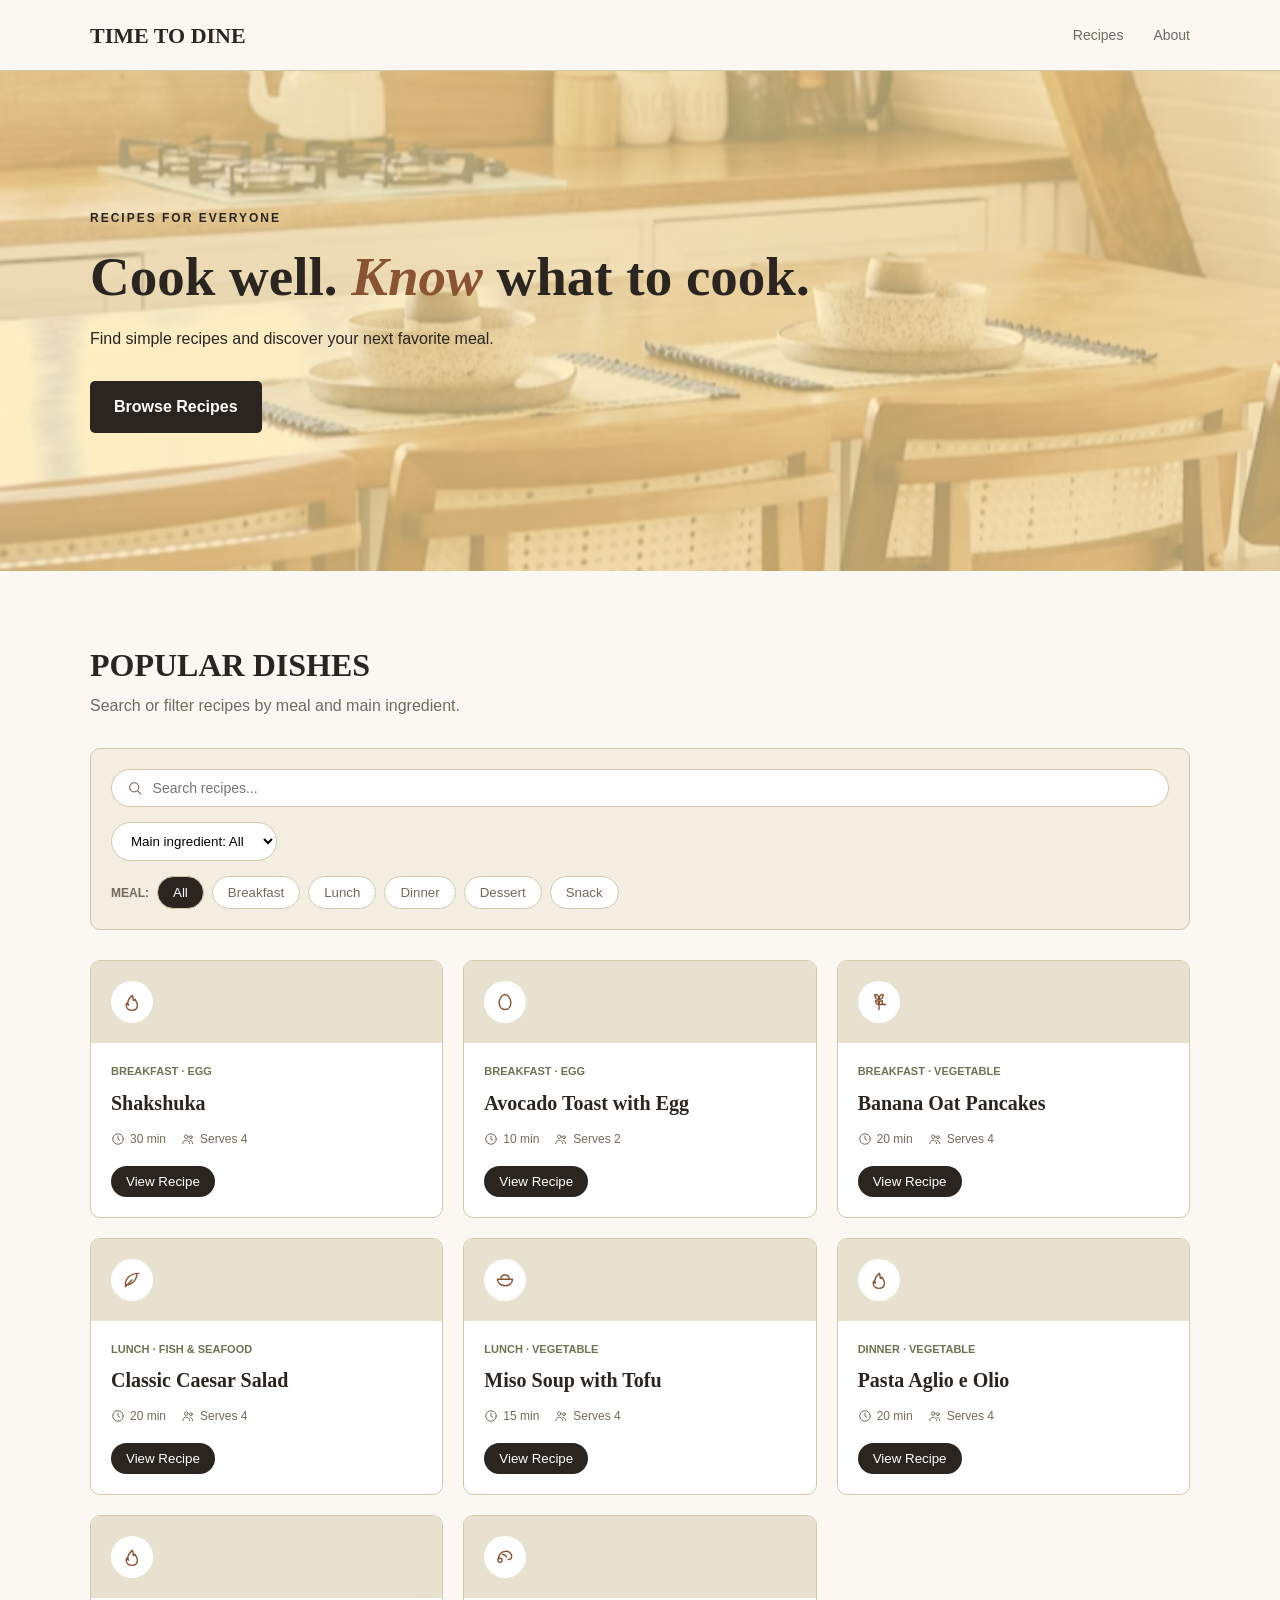
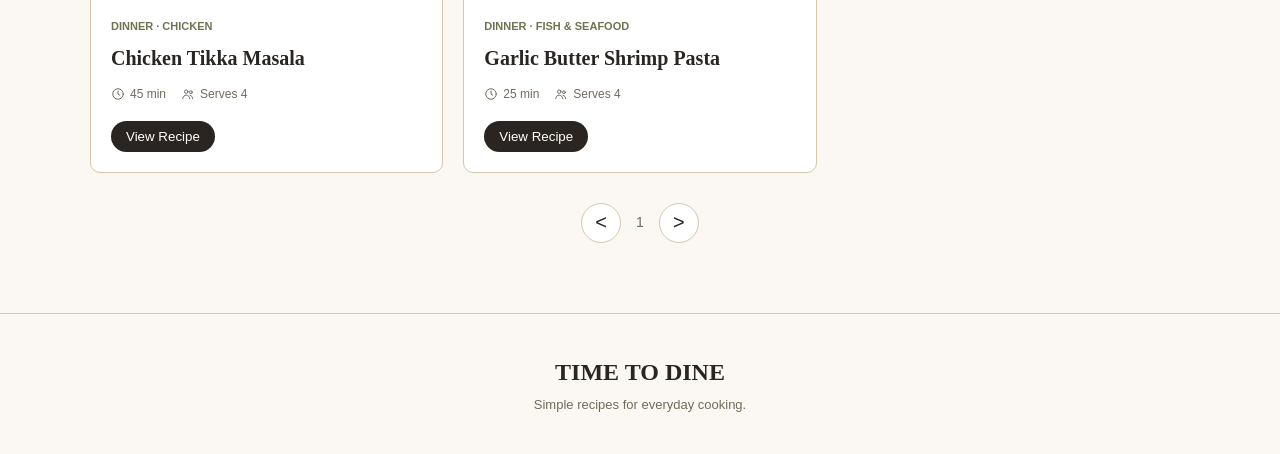
==== index.html @ 9c675ff9 "Rename recipe.html to index.html" ====
<!DOCTYPE html>
<html lang="en">

<head>
    <meta charset="UTF-8">
    <meta name="viewport" content="width=device-width, initial-scale=1.0">
    <title>Time to Dine</title>
    <link rel="stylesheet" href="recipe.css">

    <!-- Fonts -->
    <link rel="preconnect" href="https://fonts.googleapis.com">
    <link rel="preconnect" href="https://fonts.gstatic.com" crossorigin>
    <link href="https://fonts.googleapis.com/css2?family=Fraunces:wght@400;600;700&family=Inter:wght@400;500;600&display=swap" rel="stylesheet">
</head>

<body>
    <!-- ================= SVG ICONS ================= -->
    <svg style="display: none;">
        <!-- Egg -->
        <symbol id="egg" viewBox="0 0 24 24">
            <path d="M12 21c4.4 0 7-3.6 7-8 0-5-3.5-10-7-10S5 8 5 13c0 4.4 2.6 8 7 8Z" />
        </symbol>

        <!-- Leaf -->
        <symbol id="leaf" viewBox="0 0 24 24">
            <path d="M20 4C10 4 4 10 4 18c8 0 14-6 14-14Z" />
            <path d="M4 20 12 12" />
        </symbol>

        <!-- Flame -->
        <symbol id="flame" viewBox="0 0 24 24">
            <path d="M12 22c4 0 6.5-2.6 6.5-6.4
            -0-3-2-4.8-3-7-1 1.6-1.8 2-2 1
            -.3-1.4 0-3.3-1-5.6C9.5 6.5
            7 9 7 13c0 1 .3 2 .8 2.8
            -1-.4-1.8-1.2-2.3-2.3
            C5 15.2 5 17 5 15.6
            5 19.4 8 22 12 22Z" />
        </symbol>

        <!-- Bowl -->
        <symbol id="bowl" viewBox="0 0 24 24">
            <path d="M3 11h18a9 8 0 0 1-18 0Z" />
            <path d="M7 11c0-3 2-5 5-5s5 2 5 5" />
        </symbol>

        <!-- Cookie -->
        <symbol id="cookie" viewBox="0 0 24 24">
            <circle cx="12" cy="12" r="9" />
            <circle cx="9" cy="10" r="1" />
            <circle cx="14" cy="8.5" r="1" />
            <circle cx="15" cy="14" r="1" />
            <circle cx="9.5" cy="15" r="1" />
        </symbol>

        <!-- Grain -->
        <symbol id="grain" viewBox="0 0 24 24">
            <path d="M12 21V9" />
            <path d="M12 9c0-4-2-6-5-6 0 4 2 6 5 6Z" />
            <path d="M12 9c0-4 2-6 5-6 0 4-2 6-5 6Z" />
            <path d="M12 15c0-3-1.7-4.7-4-4.7 0 3 1.7 4.7 4 4.7Z" />
            <path d="M12 15c0-3 1.7-4.7 4-4.7 0 3-1.7 4.7 4 4.7Z" />
        </symbol>

        <!-- Shrimp -->
        <symbol id="shrimp" viewBox="0 0 24 24">
            <path d="M4 15c0-6 4-10 9-10 4 0 7 3 7 6s-2 4-4 4" />
            <path d="M9 9c2 0 4 1 5 3" />
            <circle cx="6" cy="16" r="2.5" />
        </symbol>

        <!-- Clock -->
        <symbol id="clock" viewBox="0 0 24 24">
            <circle cx="12" cy="12" r="9" />
            <path d="M12 7v5l3 2" />
        </symbol>

        <!-- Users -->
        <symbol id="users" viewBox="0 0 24 24">
            <circle cx="9" cy="8" r="3" />
            <path d="M3 20c0-3.3 2.7-6 6-6s6 2.7 6 6" />
            <circle cx="17" cy="9" r="2.4" />
            <path d="M15.5 14.2c2.5.4 4.5 2.6 4.5 5.8" />
        </symbol>

        <!-- Search -->
        <symbol id="search" viewBox="0 0 24 24">
            <circle cx="11" cy="11" r="7" />
            <path d="m21 21-4.3-4.3" />
        </symbol>

        <!-- Close -->
        <symbol id="close" viewBox="0 0 24 24">
            <path d="M6 6l12 12" />
            <path d="M18 6 6 18" />
        </symbol>
    </svg>


    <!-- ================= HEADER ================= -->
    <header>
        <div class="container">
            <a href="#" class="logo">
                TIME TO DINE
            </a>

            <nav>
                <a href="#recipes">Recipes</a>
                <a href="#about">About</a>
            </nav>
        </div>
    </header>


    <!-- ================= HERO ================= -->
    <section class="hero">
        <div class="container">
            <p class="eyebrow">
                RECIPES FOR EVERYONE
            </p>

            <h1>
                Cook well.
                <i>Know</i>
                what to cook.
            </h1>

            <p class="hero-text">
                Find simple recipes and discover your next favorite meal.
            </p>

            <a href="#recipes" class="button">
                Browse Recipes
            </a>
        </div>
    </section>


    <!-- ================= RECIPES ================= -->
    <section class="recipes" id="recipes">
        <div class="container">
            <div class="section-title">
                <h2>POPULAR DISHES</h2>
                <p>
                    Search or filter recipes by meal and main ingredient.
                </p>
            </div>

            <!-- Search and Filters -->
            <div class="controls">

                <!-- Search -->
                <div class="search">
                    <svg>
                        <use href="#search"></use>
                    </svg>
                    <input type="text" id="searchInput" placeholder="Search recipes...">
                </div>

                <!-- Main Ingredient -->
                <select id="ingredientSelect">
                    <option value="All">
                        Main ingredient: All
                    </option>

                    <option value="Chicken">
                        Chicken
                    </option>

                    <option value="Beef">
                        Beef
                    </option>

                    <option value="Pork">
                        Pork
                    </option>

                    <option value="Fish & Seafood">
                        Fish & Seafood
                    </option>

                    <option value="Egg">
                        Egg
                    </option>

                    <option value="Vegetable">
                        Vegetable
                    </option>
                </select>

                <!-- Meal -->
                <div class="meal-filter">
                    <span>MEAL:</span>

                    <button class="chip active" data-meal="All">
                        All
                    </button>

                    <button class="chip" data-meal="Breakfast">
                        Breakfast
                    </button>

                    <button class="chip" data-meal="Lunch">
                        Lunch
                    </button>

                    <button class="chip" data-meal="Dinner">
                        Dinner
                    </button>

                    <button class="chip" data-meal="Dessert">
                        Dessert
                    </button>

                    <button class="chip" data-meal="Snack">
                        Snack
                    </button>
                </div>
            </div>

            <!-- Recipe Cards -->
            <div class="recipe-grid" id="recipeGrid"></div>


            <!-- Recipe Navigation -->
            <div class="recipe-navigation">
                <button id="prevRecipe">
                    &lt;
                </button>

                <span id="recipePage">
                    1
                </span>

                <button id="nextRecipe">
                    &gt;
                </button>
            </div>
        </div>
    </section>

    <!-- ================= RECIPE OVERLAY ================= -->
    <div class="recipe-overlay" id="recipeOverlay">

        <!-- Dark Background -->
        <div
            class="overlay-backdrop"
            id="overlayBackdrop">
        </div>

        <!-- Recipe Details -->
        <div class="detail" id="detailCard">

            <!-- Close Button -->
            <button class="close-btn" id="closeOverlay">
                <svg>
                    <use href="#close"></use>
                </svg>
            </button>


            <!-- Detail Header -->

            <div class="detail-head">
                <div>
                    <div class="category" id="detailCategory"></div>
                    <h2 id="detailTitle"></h2>

                    <!-- Recipe Meta -->
                    <div class="detail-meta">
                        <span>
                            <svg><use href="#clock"></use></svg>
                            <span id="detailTime"></span>
                            min
                        </span>

                        <span>
                            <svg><use href="#users"></use></svg>
                            Serves
                            <span id="detailServings"></span>
                        </span>
                    </div>
                </div>
            </div>

            <!-- Detail Body -->
            <div class="detail-body">

                <!-- Ingredients -->
                <div>
                    <h4>Ingredients</h4>
                    <div class="detail-receipt" id="detailIngredients"></div>
                </div>

                <!-- Instructions -->
                <div>
                    <h4>Instructions</h4>
                    <ol class="steps" id="detailSteps"></ol>
                </div>
            </div>
        </div>
    </div>

    <!-- ================= FOOTER ================= -->
    <footer id="about">
        <h2> TIME TO DINE
        </h2>
        <p> Simple recipes for everyday cooking.</p>
    </footer>

    <!-- JavaScript -->
    <script src="recipe.js"></script>

</body>
</html>
---- recipe.css ----
/* ================= GENERAL ================= */

* {
    margin: 0;
    padding: 0;
    box-sizing: border-box;
}

body {
    font-family: Arial, sans-serif;
    background-color: #FBF8F3;
    color: #2A2520;
    line-height: 1.5;
}

.container {
    width: 90%;
    max-width: 1100px;
    margin: auto;
}

a {
    text-decoration: none;
    color: inherit;
}


/* ================= SVG ICONS ================= */

svg {
    width: 20px;
    height: 20px;
    fill: none;
    stroke: currentColor;
    stroke-width: 1.7;
    stroke-linecap: round;
    stroke-linejoin: round;
}


/* ================= HEADER ================= */

header {
    position: sticky;
    top: 0;
    background-color: #FBF8F3;
    border-bottom: 1px solid #D5C7A9;
    z-index: 10;
}

header .container {
    height: 70px;
    display: flex;
    justify-content: space-between;
    align-items: center;
}

.logo {
    font-family: Georgia, serif;
    font-size: 22px;
    font-weight: bold;
}

nav {
    display: flex;
    gap: 30px;
}

nav a {
    color: #726A5B;
    font-size: 14px;
}

nav a:hover {
    color: #2A2520;
}

/* ================= HERO ================= */

.hero {
    min-height: 500px;
    background-image: linear-gradient(rgba(255, 230, 167, 0.65),rgba(255, 230, 167, 0.65)), url("kitchen.png");
    background-size: cover;
    background-position: center;
    display: flex;
    align-items: center;
}

.hero .container {
    padding-top: 50px;
    padding-bottom: 50px;
}

.eyebrow {
    font-size: 12px;
    font-weight: bold;
    letter-spacing: 2px;
    margin-bottom: 20px;
}

.hero h1 {
    font-family: Georgia, serif;
    font-size: 55px;
    line-height: 1.1;
    margin-bottom: 20px;
}

.hero h1 i {
    color: #8A5432;
}

.hero-text {
    max-width: 500px;
    font-size: 16px;
    margin-bottom: 30px;
}

.button {
    display: inline-block;
    background-color: #2A2520;
    color: white;
    padding: 14px 24px;
    border-radius: 5px;
    font-weight: bold;
}

.button:hover {
    background-color: #8A5432;
}


/* ================= RECIPES ================= */

.recipes {
    padding: 70px 0;
}

.section-title {
    margin-bottom: 30px;
}

.section-title h2 {
    font-family: Georgia, serif;
    font-size: 32px;
    margin-bottom: 5px;
}

.section-title p {
    color: #726A5B;
}


/* ================= CONTROLS ================= */

.controls {
    background-color: #F3EDE2;
    border: 1px solid #D5C7A9;
    border-radius: 10px;
    padding: 20px;
    margin-bottom: 30px;
}


/* Search */

.search {
    display: flex;
    align-items: center;
    gap: 10px;
    background-color: white;
    border: 1px solid #D5C7A9;
    border-radius: 30px;
    padding: 10px 15px;
    margin-bottom: 15px;
}

.search svg {
    width: 16px;
    height: 16px;
    color: #726A5B;
}

.search input {
    width: 100%;
    border: none;
    outline: none;
    font-size: 14px;
}


/* Select */

select {
    padding: 10px 15px;
    border: 1px solid #D5C7A9;
    border-radius: 30px;
    background-color: white;
    margin-bottom: 15px;
}


/* Meal buttons */

.meal-filter {
    display: flex;
    align-items: center;
    gap: 8px;
    flex-wrap: wrap;
}

.meal-filter span {
    font-size: 12px;
    font-weight: bold;
    color: #726A5B;
}

.chip {
    border: 1px solid #D5C7A9;
    background-color: white;
    color: #726A5B;
    padding: 8px 15px;
    border-radius: 20px;
    cursor: pointer;
}

.chip:hover {
    border-color: #A5673F;
}

.chip.active {
    background-color: #2A2520;
    color: white;
}


/* ================= RECIPE GRID ================= */

.recipe-grid {
    display: grid;
    grid-template-columns: repeat(3, 1fr);
    gap: 20px;
}

/* ================= RECIPE NAVIGATION ================= */

.recipe-navigation {
    display: flex;
    justify-content: center;
    align-items: center;
    gap: 15px;
    margin-top: 30px;
}

.recipe-navigation button {
    width: 40px;
    height: 40px;
    border: 1px solid #D5C7A9;
    border-radius: 50%;
    background-color: white;
    color: #2A2520;
    font-size: 20px;
    cursor: pointer;
}

.recipe-navigation button:hover {
    background-color: #2A2520;
    color: white;
}

.recipe-navigation span {
    font-size: 14px;
    color: #726A5B;
}

/* ================= CARD ================= */

.card {
    background-color: white;
    border: 1px solid #D5C7A9;
    border-radius: 10px;
    overflow: hidden;
    transition: 0.2s;
}

.card:hover {
    transform: translateY(-3px);
    box-shadow: 0 8px 20px rgba(0, 0, 0, 0.08);
}


/* Card top */

.card-top {
    background-color: #E9E1D0;
    padding: 20px;
    display: flex;
    justify-content: flex-start;
}

.card-icon {
    width: 42px;
    height: 42px;
    background-color: white;
    border-radius: 50%;
    display: flex;
    align-items: center;
    justify-content: center;
    color: #8A5432;
}


/* Card body */

.card-body {
    padding: 20px;
}

.category {
    color: #6E7452;
    font-size: 11px;
    font-weight: bold;
    text-transform: uppercase;
    margin-bottom: 8px;
}

.card h3 {
    font-family: Georgia, serif;
    font-size: 20px;
    margin-bottom: 12px;
}

.card-info {
    display: flex;
    gap: 15px;
    color: #726A5B;
    font-size: 12px;
}

.card-info span {
    display: flex;
    align-items: center;
    gap: 5px;
}

.card-info svg {
    width: 14px;
    height: 14px;
}


/* View button */

.card-button {
    display: inline-block;
    margin-top: 18px;
    background-color: #2A2520;
    color: white;
    border: none;
    padding: 8px 15px;
    border-radius: 20px;
    cursor: pointer;
}

.card-button:hover {
    background-color: #8A5432;
}


/* ================= RECIPE OVERLAY ================= */

.recipe-overlay {
    display: none;
    position: fixed;
    inset: 0;
    z-index: 100;
    padding: 48px 20px;
    overflow-y: auto;
    align-items: flex-start;
    justify-content: center;
}

.recipe-overlay.show {
    display: flex;
}


/* Dark background */

.overlay-backdrop {
    position: fixed;
    inset: 0;
    background-color: rgba(42, 37, 32, 0.4);
    z-index: 1;
}


/* ================= RECIPE DETAIL ================= */

.detail {
    position: relative;
    z-index: 2;
    width: 100%;
    max-width: 760px;
    background-color: #FBF8F3;
    border-radius: 10px;
    box-shadow: 0 15px 40px rgba(0, 0, 0, 0.15);
    overflow: hidden;
}


/* ================= DETAIL HEADER ================= */

.detail-head {
    background-color: #E9E1D0;
    padding: 34px 40px;
    position: relative;
    display: flex;
    justify-content: space-between;
    align-items: flex-start;
    gap: 20px;
}

.detail-head .category {
    color: #8A5432;
}

.detail-head h2 {
    font-family: Georgia, serif;
    font-size: 30px;
    margin: 6px 0 12px;
}


/* ================= DETAIL META ================= */

.detail-meta {
    display: flex;
    gap: 18px;
    color: #726A5B;
    font-size: 13px;
}

.detail-meta span {
    display: flex;
    align-items: center;
    gap: 6px;
}

.detail-meta svg {
    width: 14px;
    height: 14px;
}


/* ================= CLOSE BUTTON ================= */

.close-btn {
    position: absolute;
    top: 18px;
    right: 18px;
    width: 32px;
    height: 32px;
    border-radius: 50%;
    background-color: white;
    border: 1px solid #D5C7A9;
    display: flex;
    align-items: center;
    justify-content: center;
    cursor: pointer;
    z-index: 5;
}

.close-btn svg {
    width: 16px;
    height: 16px;
}


/* ================= DETAIL BODY ================= */

.detail-body {
    padding: 36px 40px 40px;
    display: grid;
    grid-template-columns: 1.1fr 0.9fr;
    gap: 44px;
}

.detail-body h4 {
    font-family: Arial, sans-serif;
    font-size: 11px;
    text-transform: uppercase;
    letter-spacing: 1.5px;
    color: #726A5B;
    margin: 0 0 16px;
}


/* ================= INGREDIENTS ================= */

.detail-receipt {
    background-color: white;
    border: 1px solid #D5C7A9;
    border-radius: 8px;
    padding: 20px;
}

.detail-receipt .ingredient {
    display: flex;
    justify-content: space-between;
    align-items: center;
    gap: 20px;
    padding: 10px 0;
    border-bottom: 1px solid #E9E1D0;
    font-size: 13px;
}

.detail-receipt .ingredient:last-child {
    border-bottom: none;
}

.detail-receipt .ingredient span:first-child {
    font-weight: 600;
}

.detail-receipt .ingredient span:last-child {
    color: #726A5B;
}


/* ================= INSTRUCTIONS ================= */

.steps {
    list-style: none;
    margin: 0;
    padding: 0;
    counter-reset: step;
}

.steps li {
    counter-increment: step;
    position: relative;
    padding-left: 34px;
    margin-bottom: 16px;
    font-size: 14px;
    line-height: 1.6;
}

.steps li::before {
    content: counter(step);
    position: absolute;
    left: 0;
    top: 0;
    width: 22px;
    height: 22px;
    border-radius: 50%;
    background-color: white;
    border: 1px solid #D5C7A9;
    color: #8A5432;
    font-size: 11px;
    font-weight: bold;
    display: flex;
    align-items: center;
    justify-content: center;
}

/* ================= FOOTER ================= */

footer {
    border-top: 1px solid #D5C7A9;
    text-align: center;
    padding: 40px 0;
}

footer h2 {
    font-family: Georgia, serif;
    margin-bottom: 5px;
}

footer p {
    color: #726A5B;
    font-size: 13px;
}


/* ================= TABLET ================= */

@media (max-width: 800px) {

    .recipe-grid {
        grid-template-columns: repeat(2, 1fr);
    }

    .hero h1 {
        font-size: 45px;
    }

}


/* ================= PHONE ================= */

@media (max-width: 550px) {

    .container {
        width: 92%;
    }

    header .container {
        height: auto;

        padding: 18px 0;
    }

    .logo {
        font-size: 18px;
    }

    nav {
        gap: 15px;
    }

    .hero {
        min-height: 450px;
    }

    .hero h1 {
        font-size: 38px;
    }

    .recipe-grid {
        grid-template-columns: 1fr;
    }

    .popup-content {
        padding: 25px 20px;
    }

}
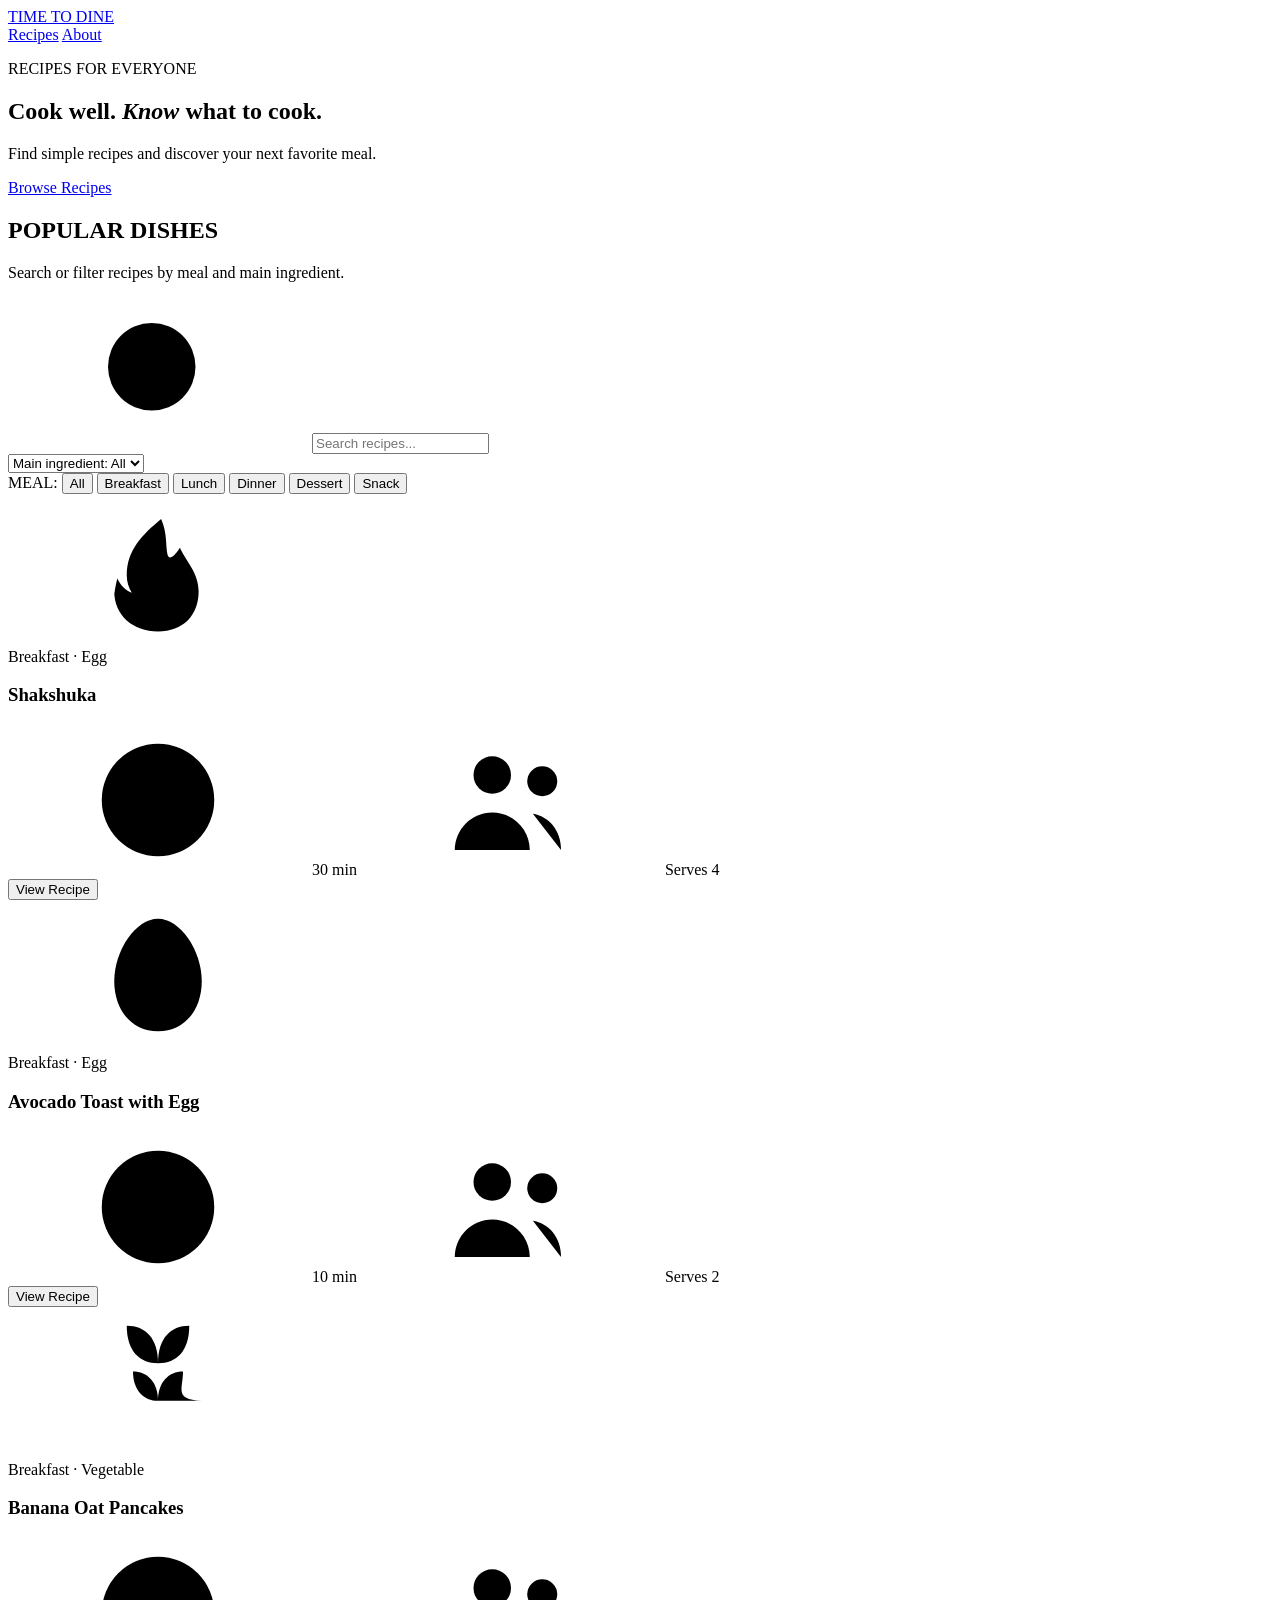
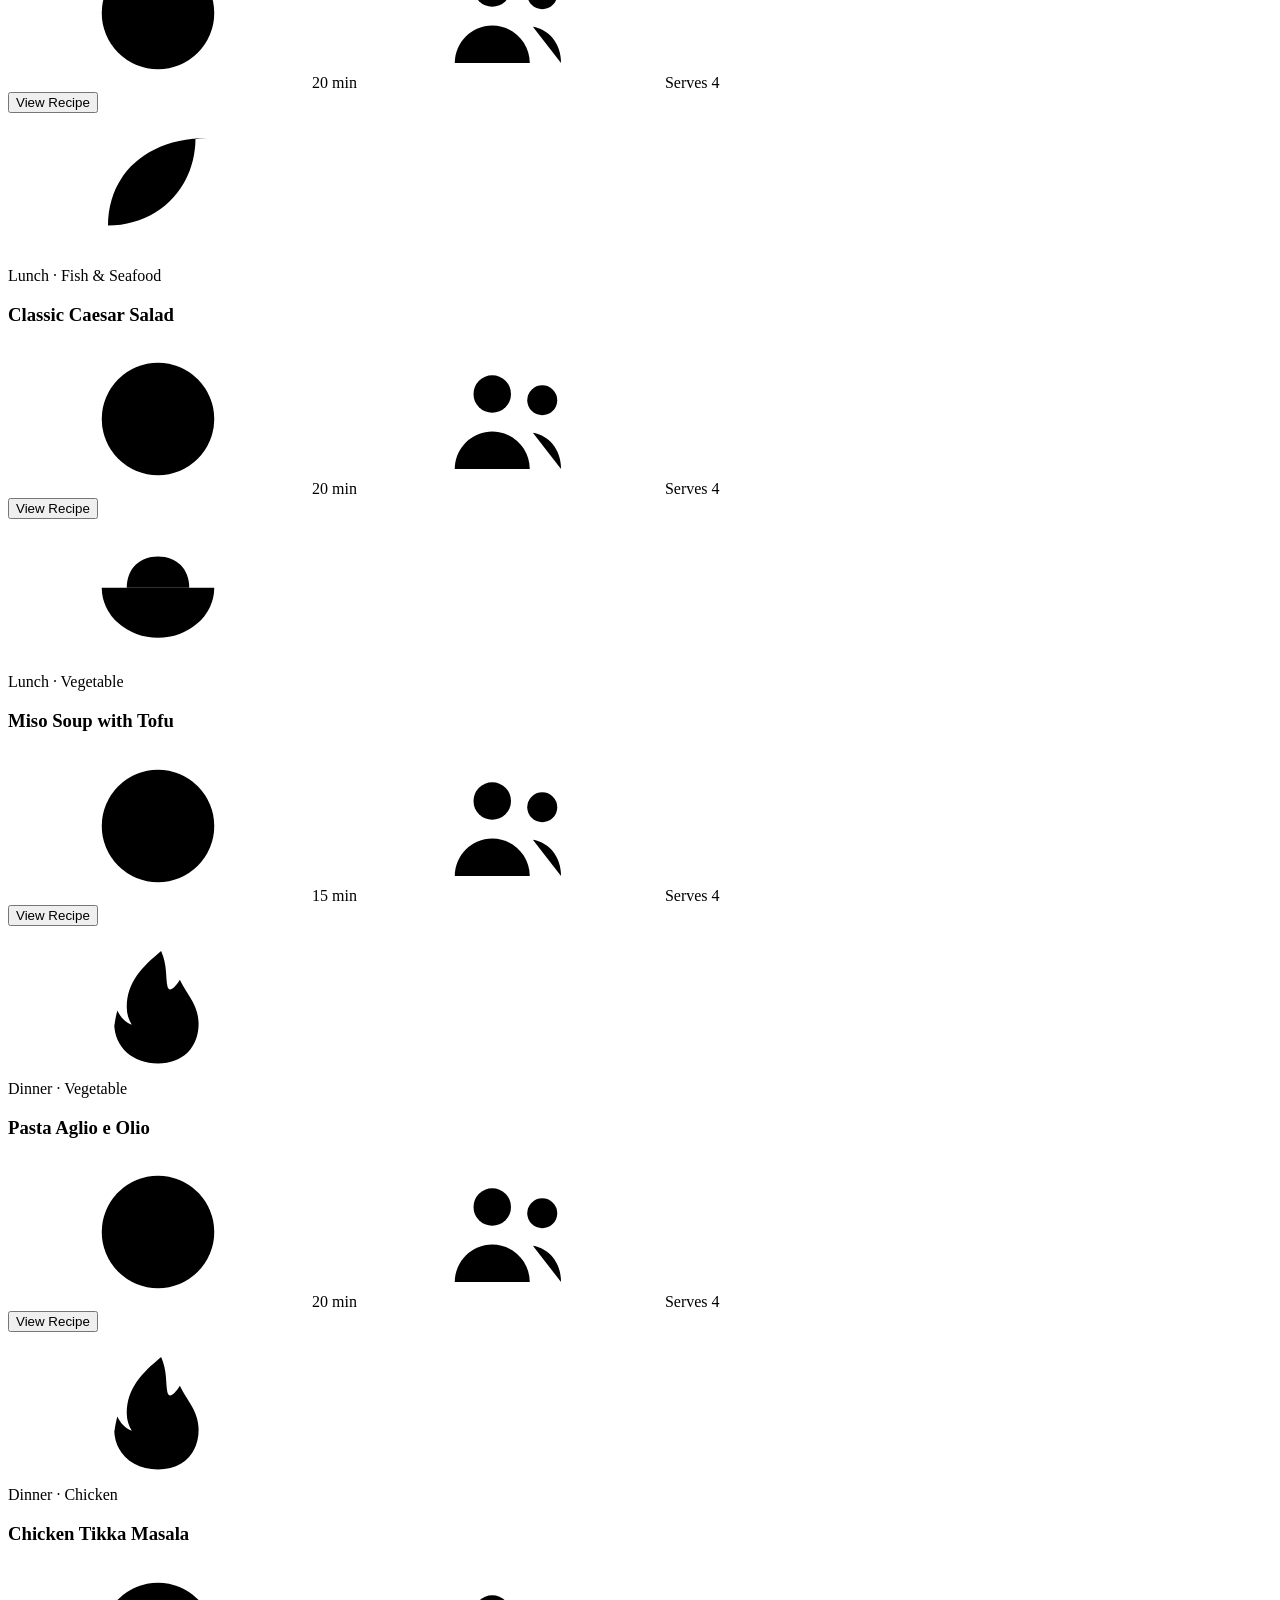
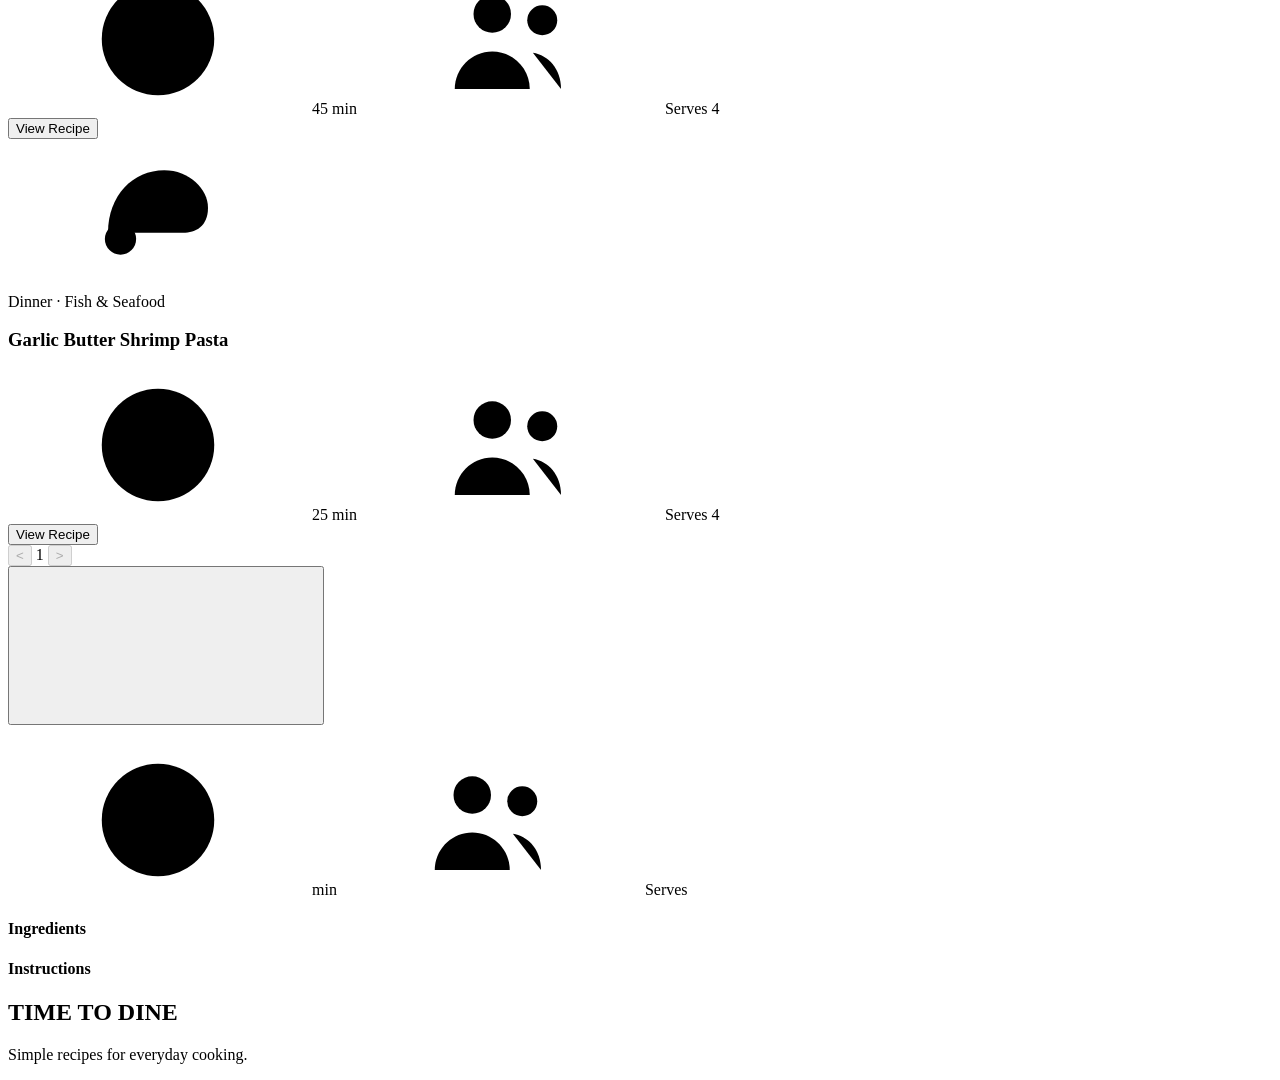
==== commit 92ba79e3: "Update index.html" ====
--- a/index.html
+++ b/index.html
@@ -5,7 +5,7 @@
     <meta charset="UTF-8">
     <meta name="viewport" content="width=device-width, initial-scale=1.0">
     <title>Time to Dine</title>
-    <link rel="stylesheet" href="recipe.css">
+    <link rel="stylesheet" href="style.css">
 
     <!-- Fonts -->
     <link rel="preconnect" href="https://fonts.googleapis.com">
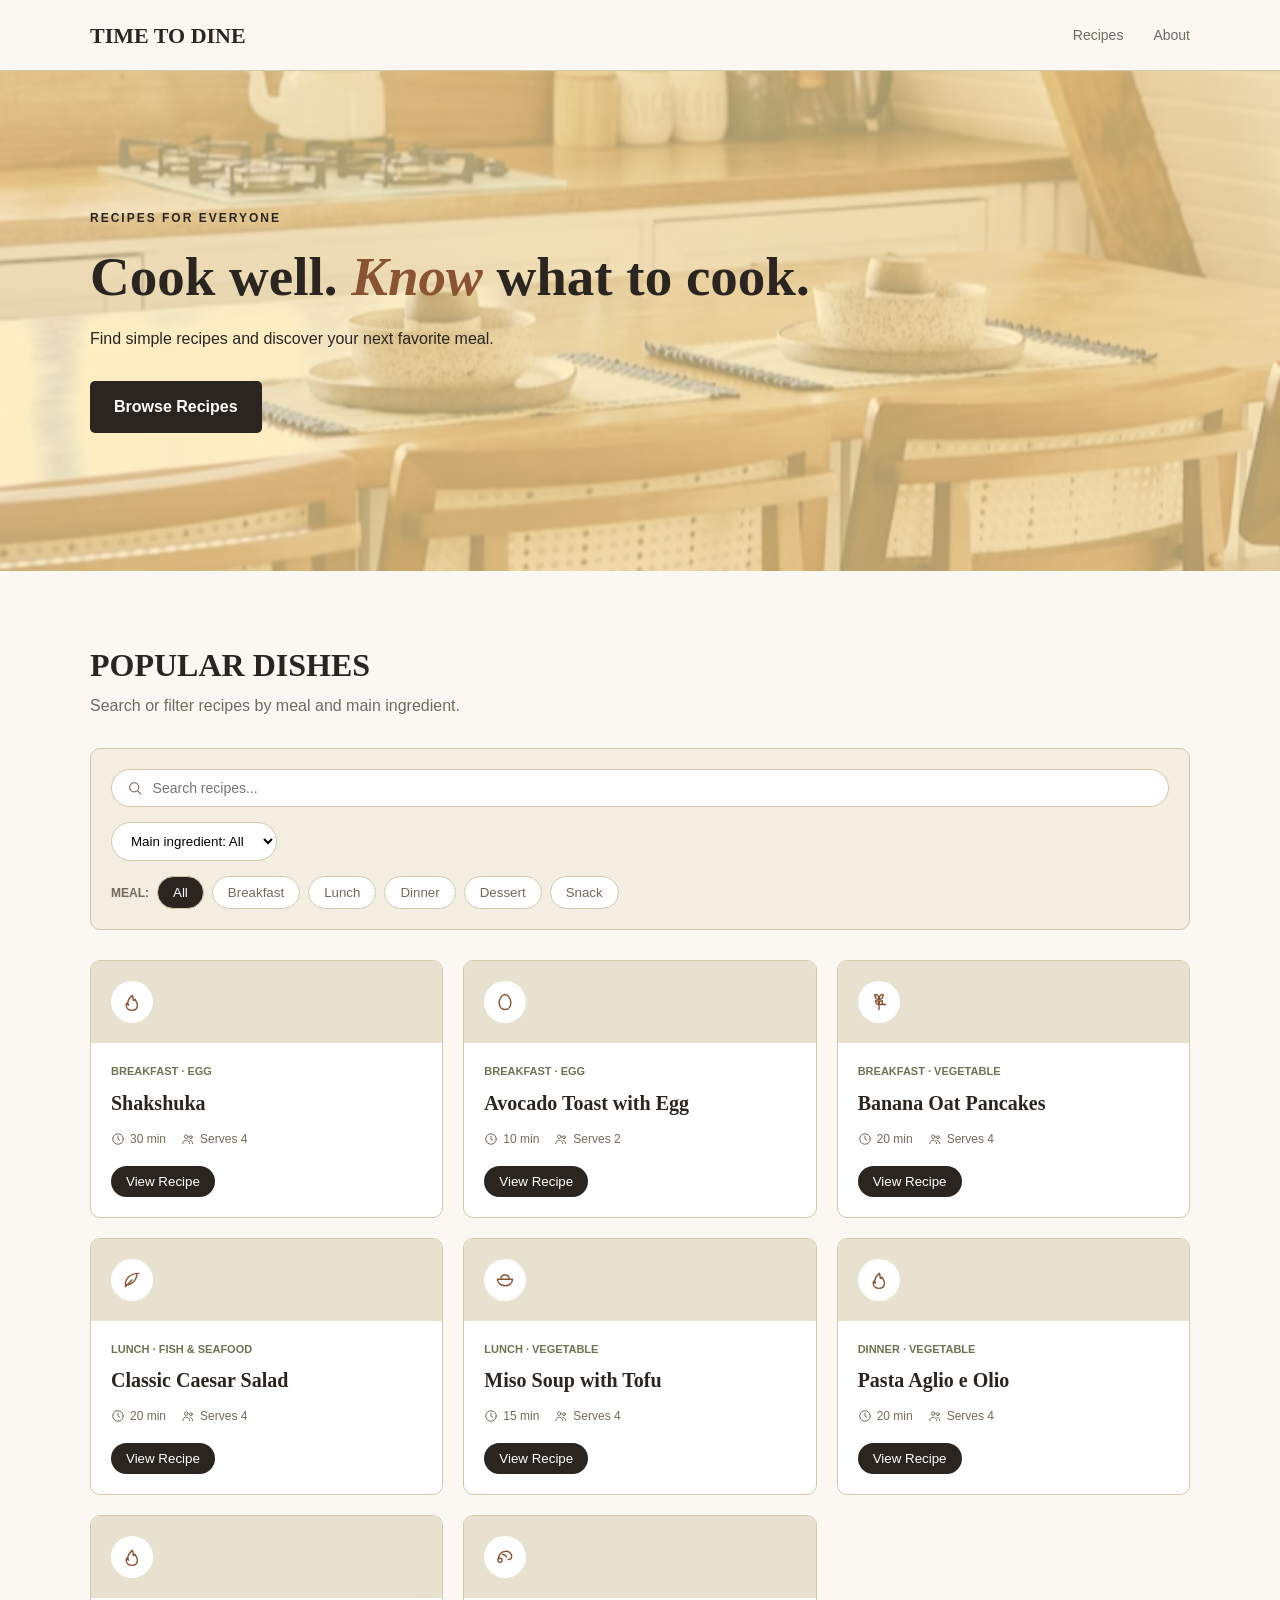
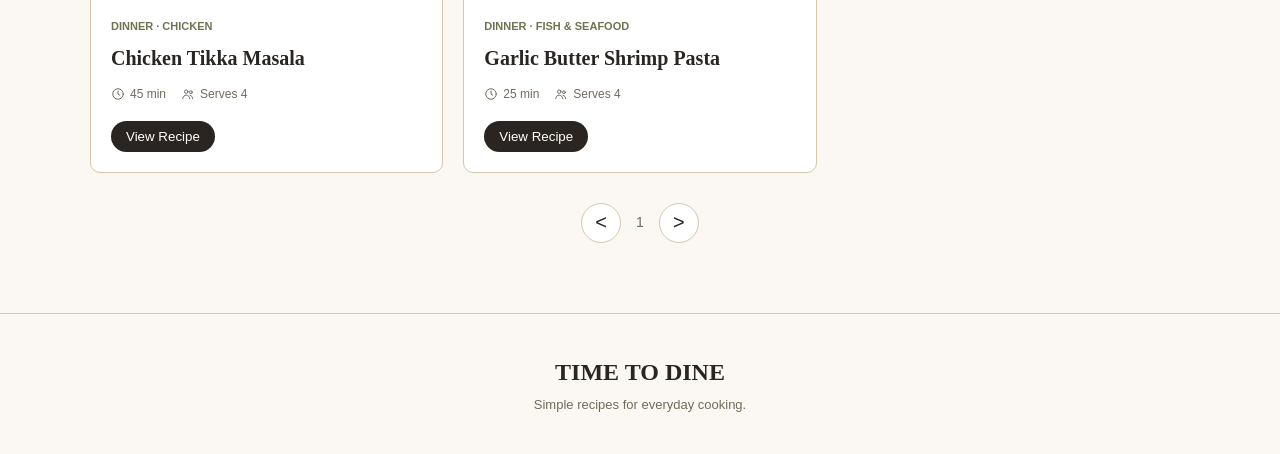
==== commit ec6be037: "Update index.html" ====
--- a/index.html
+++ b/index.html
@@ -309,7 +309,7 @@
     </footer>
 
     <!-- JavaScript -->
-    <script src="recipe.js"></script>
+    <script src="script.js"></script>
 
 </body>
 </html>
--- a/style.css
+++ b/style.css
@@ -0,0 +1,638 @@
+/* ================= GENERAL ================= */
+
+* {
+    margin: 0;
+    padding: 0;
+    box-sizing: border-box;
+}
+
+body {
+    font-family: Arial, sans-serif;
+    background-color: #FBF8F3;
+    color: #2A2520;
+    line-height: 1.5;
+}
+
+.container {
+    width: 90%;
+    max-width: 1100px;
+    margin: auto;
+}
+
+a {
+    text-decoration: none;
+    color: inherit;
+}
+
+
+/* ================= SVG ICONS ================= */
+
+svg {
+    width: 20px;
+    height: 20px;
+    fill: none;
+    stroke: currentColor;
+    stroke-width: 1.7;
+    stroke-linecap: round;
+    stroke-linejoin: round;
+}
+
+
+/* ================= HEADER ================= */
+
+header {
+    position: sticky;
+    top: 0;
+    background-color: #FBF8F3;
+    border-bottom: 1px solid #D5C7A9;
+    z-index: 10;
+}
+
+header .container {
+    height: 70px;
+    display: flex;
+    justify-content: space-between;
+    align-items: center;
+}
+
+.logo {
+    font-family: Georgia, serif;
+    font-size: 22px;
+    font-weight: bold;
+}
+
+nav {
+    display: flex;
+    gap: 30px;
+}
+
+nav a {
+    color: #726A5B;
+    font-size: 14px;
+}
+
+nav a:hover {
+    color: #2A2520;
+}
+
+/* ================= HERO ================= */
+
+.hero {
+    min-height: 500px;
+    background-image: linear-gradient(rgba(255, 230, 167, 0.65),rgba(255, 230, 167, 0.65)), url("kitchen.png");
+    background-size: cover;
+    background-position: center;
+    display: flex;
+    align-items: center;
+}
+
+.hero .container {
+    padding-top: 50px;
+    padding-bottom: 50px;
+}
+
+.eyebrow {
+    font-size: 12px;
+    font-weight: bold;
+    letter-spacing: 2px;
+    margin-bottom: 20px;
+}
+
+.hero h1 {
+    font-family: Georgia, serif;
+    font-size: 55px;
+    line-height: 1.1;
+    margin-bottom: 20px;
+}
+
+.hero h1 i {
+    color: #8A5432;
+}
+
+.hero-text {
+    max-width: 500px;
+    font-size: 16px;
+    margin-bottom: 30px;
+}
+
+.button {
+    display: inline-block;
+    background-color: #2A2520;
+    color: white;
+    padding: 14px 24px;
+    border-radius: 5px;
+    font-weight: bold;
+}
+
+.button:hover {
+    background-color: #8A5432;
+}
+
+
+/* ================= RECIPES ================= */
+
+.recipes {
+    padding: 70px 0;
+}
+
+.section-title {
+    margin-bottom: 30px;
+}
+
+.section-title h2 {
+    font-family: Georgia, serif;
+    font-size: 32px;
+    margin-bottom: 5px;
+}
+
+.section-title p {
+    color: #726A5B;
+}
+
+
+/* ================= CONTROLS ================= */
+
+.controls {
+    background-color: #F3EDE2;
+    border: 1px solid #D5C7A9;
+    border-radius: 10px;
+    padding: 20px;
+    margin-bottom: 30px;
+}
+
+
+/* Search */
+
+.search {
+    display: flex;
+    align-items: center;
+    gap: 10px;
+    background-color: white;
+    border: 1px solid #D5C7A9;
+    border-radius: 30px;
+    padding: 10px 15px;
+    margin-bottom: 15px;
+}
+
+.search svg {
+    width: 16px;
+    height: 16px;
+    color: #726A5B;
+}
+
+.search input {
+    width: 100%;
+    border: none;
+    outline: none;
+    font-size: 14px;
+}
+
+
+/* Select */
+
+select {
+    padding: 10px 15px;
+    border: 1px solid #D5C7A9;
+    border-radius: 30px;
+    background-color: white;
+    margin-bottom: 15px;
+}
+
+
+/* Meal buttons */
+
+.meal-filter {
+    display: flex;
+    align-items: center;
+    gap: 8px;
+    flex-wrap: wrap;
+}
+
+.meal-filter span {
+    font-size: 12px;
+    font-weight: bold;
+    color: #726A5B;
+}
+
+.chip {
+    border: 1px solid #D5C7A9;
+    background-color: white;
+    color: #726A5B;
+    padding: 8px 15px;
+    border-radius: 20px;
+    cursor: pointer;
+}
+
+.chip:hover {
+    border-color: #A5673F;
+}
+
+.chip.active {
+    background-color: #2A2520;
+    color: white;
+}
+
+
+/* ================= RECIPE GRID ================= */
+
+.recipe-grid {
+    display: grid;
+    grid-template-columns: repeat(3, 1fr);
+    gap: 20px;
+}
+
+/* ================= RECIPE NAVIGATION ================= */
+
+.recipe-navigation {
+    display: flex;
+    justify-content: center;
+    align-items: center;
+    gap: 15px;
+    margin-top: 30px;
+}
+
+.recipe-navigation button {
+    width: 40px;
+    height: 40px;
+    border: 1px solid #D5C7A9;
+    border-radius: 50%;
+    background-color: white;
+    color: #2A2520;
+    font-size: 20px;
+    cursor: pointer;
+}
+
+.recipe-navigation button:hover {
+    background-color: #2A2520;
+    color: white;
+}
+
+.recipe-navigation span {
+    font-size: 14px;
+    color: #726A5B;
+}
+
+/* ================= CARD ================= */
+
+.card {
+    background-color: white;
+    border: 1px solid #D5C7A9;
+    border-radius: 10px;
+    overflow: hidden;
+    transition: 0.2s;
+}
+
+.card:hover {
+    transform: translateY(-3px);
+    box-shadow: 0 8px 20px rgba(0, 0, 0, 0.08);
+}
+
+
+/* Card top */
+
+.card-top {
+    background-color: #E9E1D0;
+    padding: 20px;
+    display: flex;
+    justify-content: flex-start;
+}
+
+.card-icon {
+    width: 42px;
+    height: 42px;
+    background-color: white;
+    border-radius: 50%;
+    display: flex;
+    align-items: center;
+    justify-content: center;
+    color: #8A5432;
+}
+
+
+/* Card body */
+
+.card-body {
+    padding: 20px;
+}
+
+.category {
+    color: #6E7452;
+    font-size: 11px;
+    font-weight: bold;
+    text-transform: uppercase;
+    margin-bottom: 8px;
+}
+
+.card h3 {
+    font-family: Georgia, serif;
+    font-size: 20px;
+    margin-bottom: 12px;
+}
+
+.card-info {
+    display: flex;
+    gap: 15px;
+    color: #726A5B;
+    font-size: 12px;
+}
+
+.card-info span {
+    display: flex;
+    align-items: center;
+    gap: 5px;
+}
+
+.card-info svg {
+    width: 14px;
+    height: 14px;
+}
+
+
+/* View button */
+
+.card-button {
+    display: inline-block;
+    margin-top: 18px;
+    background-color: #2A2520;
+    color: white;
+    border: none;
+    padding: 8px 15px;
+    border-radius: 20px;
+    cursor: pointer;
+}
+
+.card-button:hover {
+    background-color: #8A5432;
+}
+
+
+/* ================= RECIPE OVERLAY ================= */
+
+.recipe-overlay {
+    display: none;
+    position: fixed;
+    inset: 0;
+    z-index: 100;
+    padding: 48px 20px;
+    overflow-y: auto;
+    align-items: flex-start;
+    justify-content: center;
+}
+
+.recipe-overlay.show {
+    display: flex;
+}
+
+
+/* Dark background */
+
+.overlay-backdrop {
+    position: fixed;
+    inset: 0;
+    background-color: rgba(42, 37, 32, 0.4);
+    z-index: 1;
+}
+
+
+/* ================= RECIPE DETAIL ================= */
+
+.detail {
+    position: relative;
+    z-index: 2;
+    width: 100%;
+    max-width: 760px;
+    background-color: #FBF8F3;
+    border-radius: 10px;
+    box-shadow: 0 15px 40px rgba(0, 0, 0, 0.15);
+    overflow: hidden;
+}
+
+
+/* ================= DETAIL HEADER ================= */
+
+.detail-head {
+    background-color: #E9E1D0;
+    padding: 34px 40px;
+    position: relative;
+    display: flex;
+    justify-content: space-between;
+    align-items: flex-start;
+    gap: 20px;
+}
+
+.detail-head .category {
+    color: #8A5432;
+}
+
+.detail-head h2 {
+    font-family: Georgia, serif;
+    font-size: 30px;
+    margin: 6px 0 12px;
+}
+
+
+/* ================= DETAIL META ================= */
+
+.detail-meta {
+    display: flex;
+    gap: 18px;
+    color: #726A5B;
+    font-size: 13px;
+}
+
+.detail-meta span {
+    display: flex;
+    align-items: center;
+    gap: 6px;
+}
+
+.detail-meta svg {
+    width: 14px;
+    height: 14px;
+}
+
+
+/* ================= CLOSE BUTTON ================= */
+
+.close-btn {
+    position: absolute;
+    top: 18px;
+    right: 18px;
+    width: 32px;
+    height: 32px;
+    border-radius: 50%;
+    background-color: white;
+    border: 1px solid #D5C7A9;
+    display: flex;
+    align-items: center;
+    justify-content: center;
+    cursor: pointer;
+    z-index: 5;
+}
+
+.close-btn svg {
+    width: 16px;
+    height: 16px;
+}
+
+
+/* ================= DETAIL BODY ================= */
+
+.detail-body {
+    padding: 36px 40px 40px;
+    display: grid;
+    grid-template-columns: 1.1fr 0.9fr;
+    gap: 44px;
+}
+
+.detail-body h4 {
+    font-family: Arial, sans-serif;
+    font-size: 11px;
+    text-transform: uppercase;
+    letter-spacing: 1.5px;
+    color: #726A5B;
+    margin: 0 0 16px;
+}
+
+
+/* ================= INGREDIENTS ================= */
+
+.detail-receipt {
+    background-color: white;
+    border: 1px solid #D5C7A9;
+    border-radius: 8px;
+    padding: 20px;
+}
+
+.detail-receipt .ingredient {
+    display: flex;
+    justify-content: space-between;
+    align-items: center;
+    gap: 20px;
+    padding: 10px 0;
+    border-bottom: 1px solid #E9E1D0;
+    font-size: 13px;
+}
+
+.detail-receipt .ingredient:last-child {
+    border-bottom: none;
+}
+
+.detail-receipt .ingredient span:first-child {
+    font-weight: 600;
+}
+
+.detail-receipt .ingredient span:last-child {
+    color: #726A5B;
+}
+
+
+/* ================= INSTRUCTIONS ================= */
+
+.steps {
+    list-style: none;
+    margin: 0;
+    padding: 0;
+    counter-reset: step;
+}
+
+.steps li {
+    counter-increment: step;
+    position: relative;
+    padding-left: 34px;
+    margin-bottom: 16px;
+    font-size: 14px;
+    line-height: 1.6;
+}
+
+.steps li::before {
+    content: counter(step);
+    position: absolute;
+    left: 0;
+    top: 0;
+    width: 22px;
+    height: 22px;
+    border-radius: 50%;
+    background-color: white;
+    border: 1px solid #D5C7A9;
+    color: #8A5432;
+    font-size: 11px;
+    font-weight: bold;
+    display: flex;
+    align-items: center;
+    justify-content: center;
+}
+
+/* ================= FOOTER ================= */
+
+footer {
+    border-top: 1px solid #D5C7A9;
+    text-align: center;
+    padding: 40px 0;
+}
+
+footer h2 {
+    font-family: Georgia, serif;
+    margin-bottom: 5px;
+}
+
+footer p {
+    color: #726A5B;
+    font-size: 13px;
+}
+
+
+/* ================= TABLET ================= */
+
+@media (max-width: 800px) {
+
+    .recipe-grid {
+        grid-template-columns: repeat(2, 1fr);
+    }
+
+    .hero h1 {
+        font-size: 45px;
+    }
+
+}
+
+
+/* ================= PHONE ================= */
+
+@media (max-width: 550px) {
+
+    .container {
+        width: 92%;
+    }
+
+    header .container {
+        height: auto;
+
+        padding: 18px 0;
+    }
+
+    .logo {
+        font-size: 18px;
+    }
+
+    nav {
+        gap: 15px;
+    }
+
+    .hero {
+        min-height: 450px;
+    }
+
+    .hero h1 {
+        font-size: 38px;
+    }
+
+    .recipe-grid {
+        grid-template-columns: 1fr;
+    }
+
+    .popup-content {
+        padding: 25px 20px;
+    }
+
+}
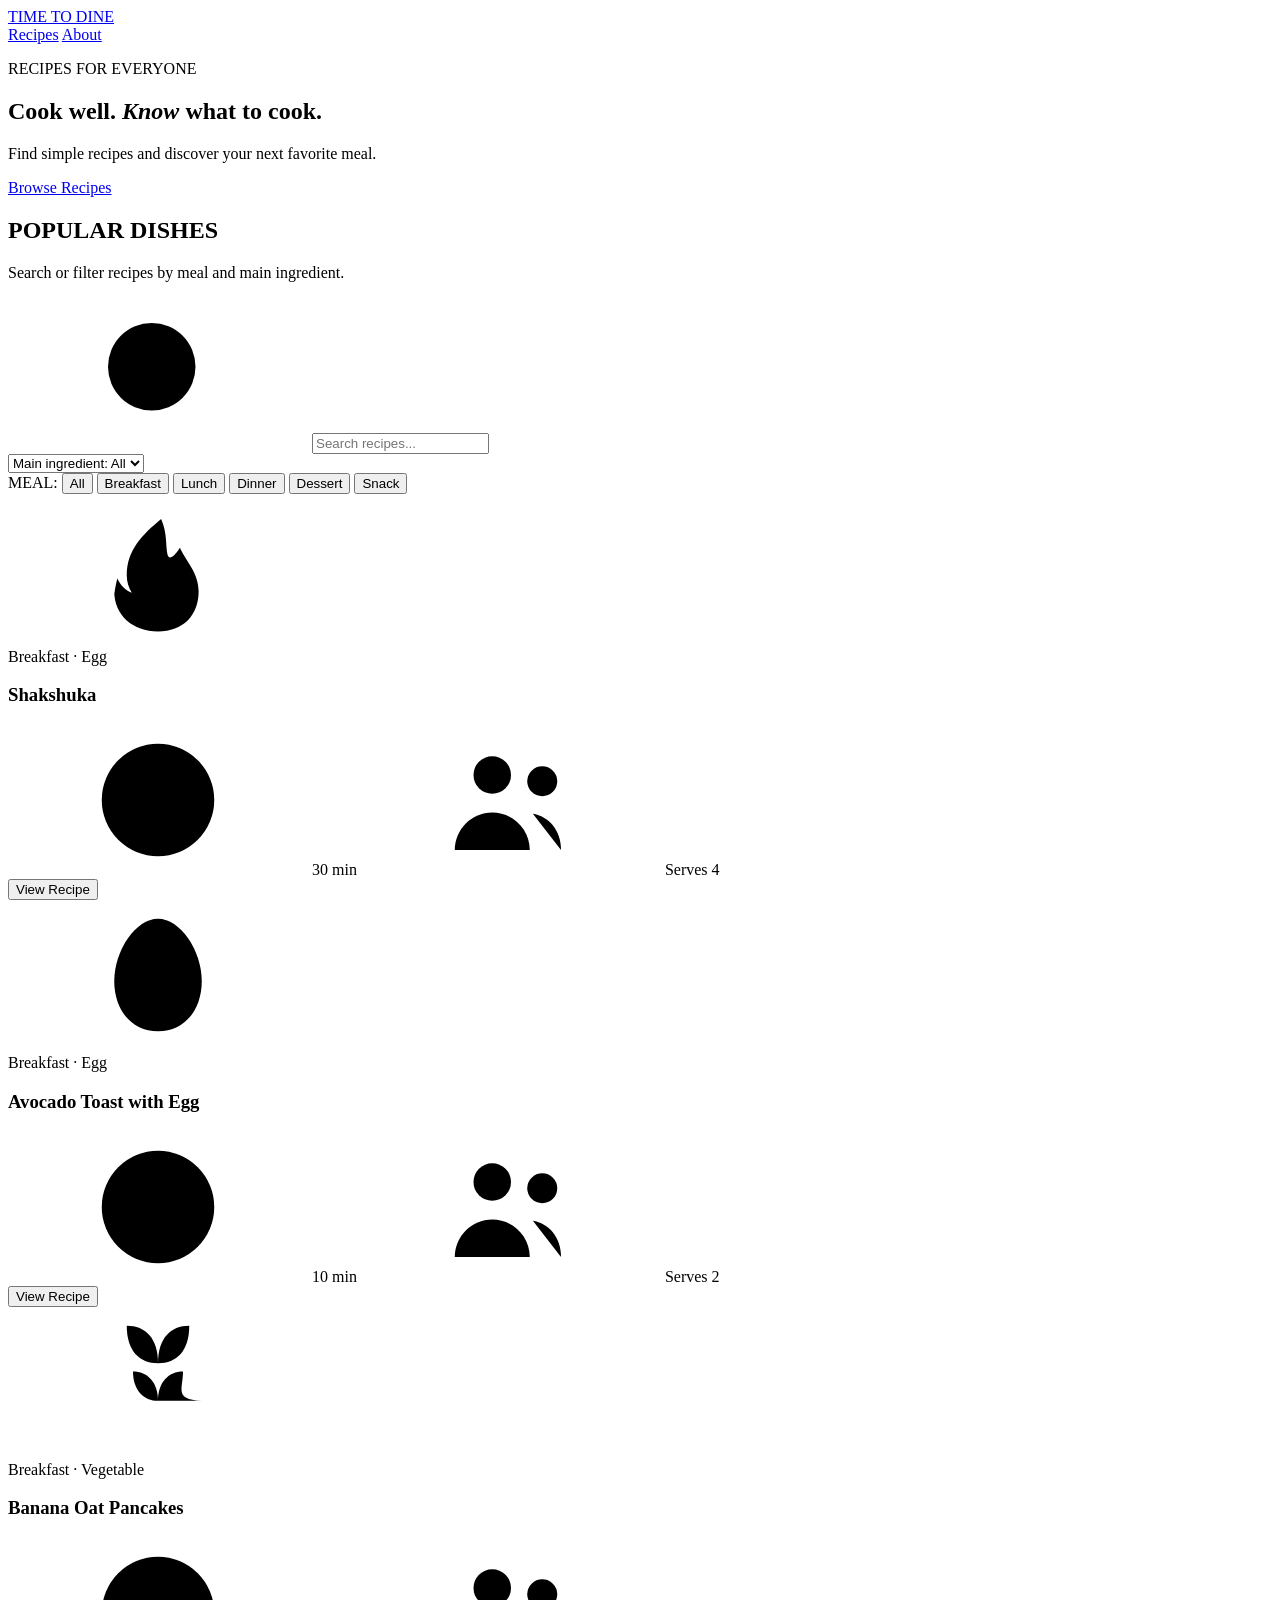
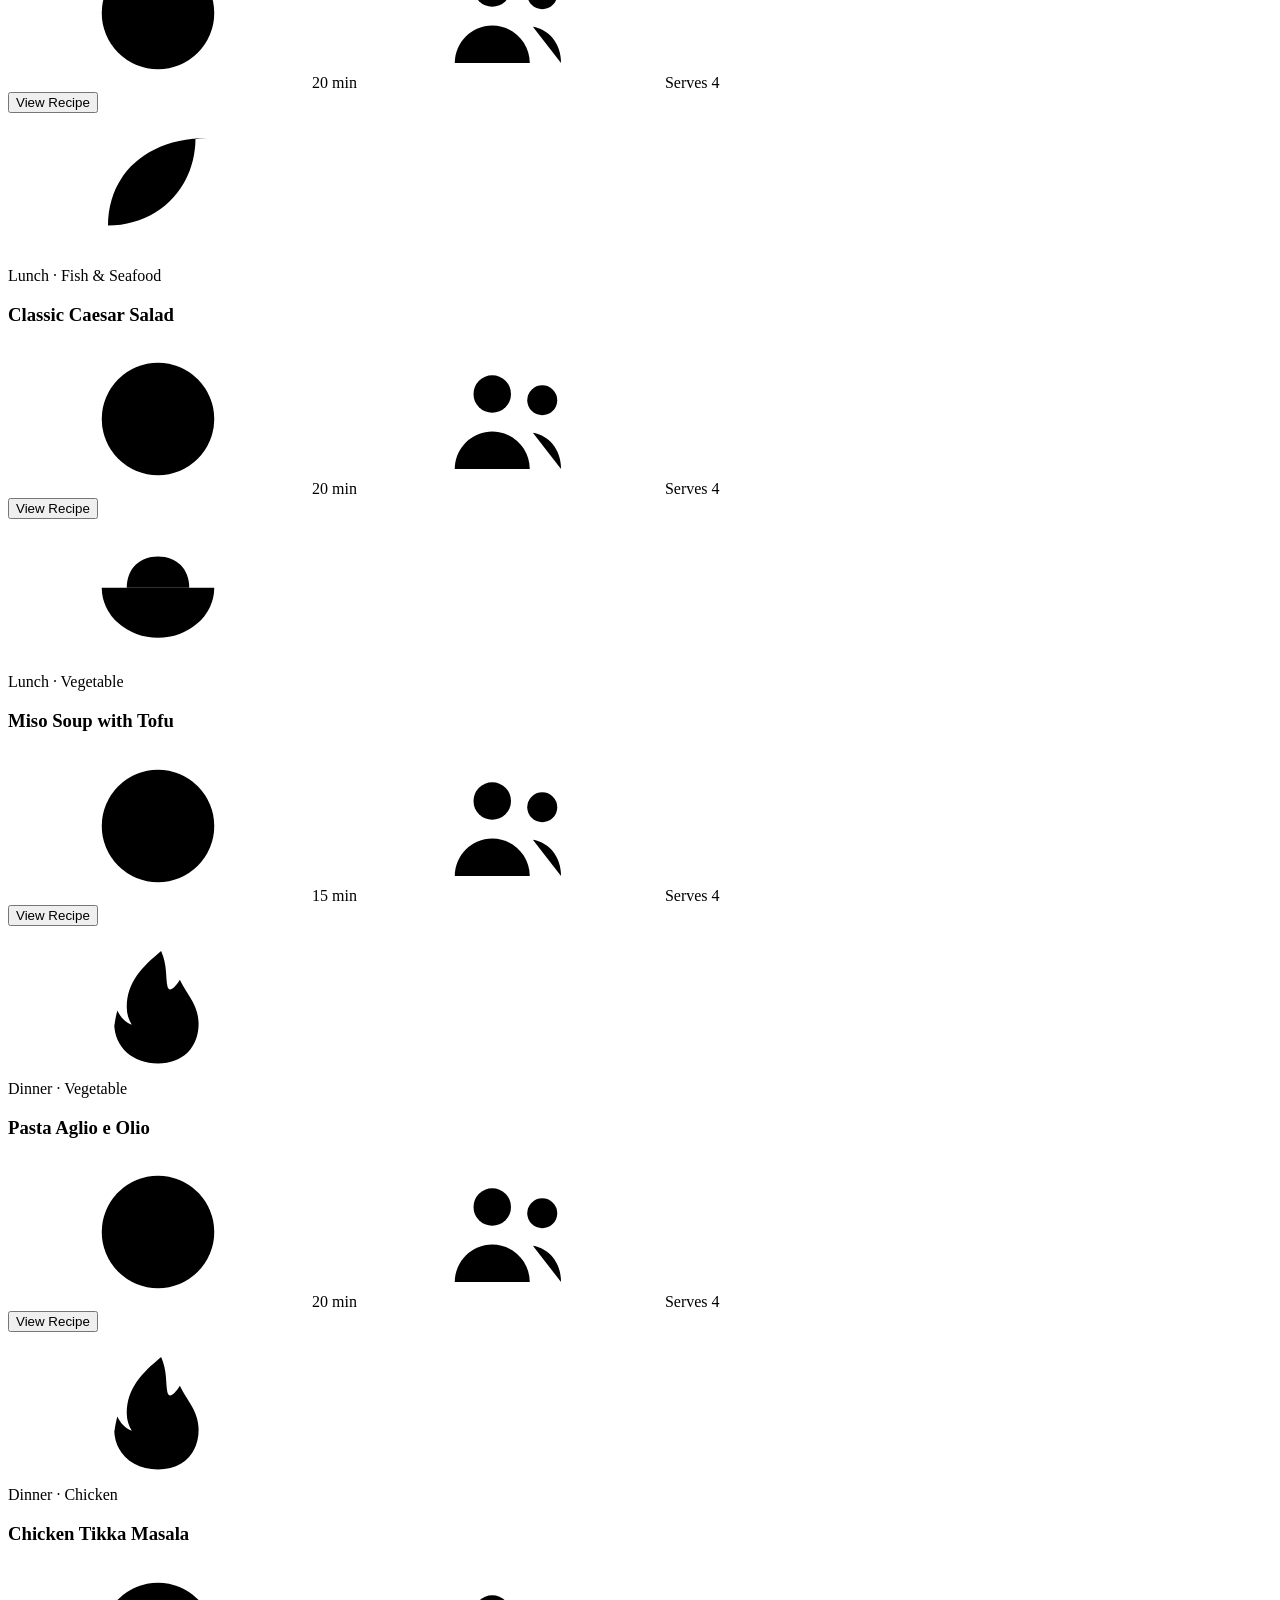
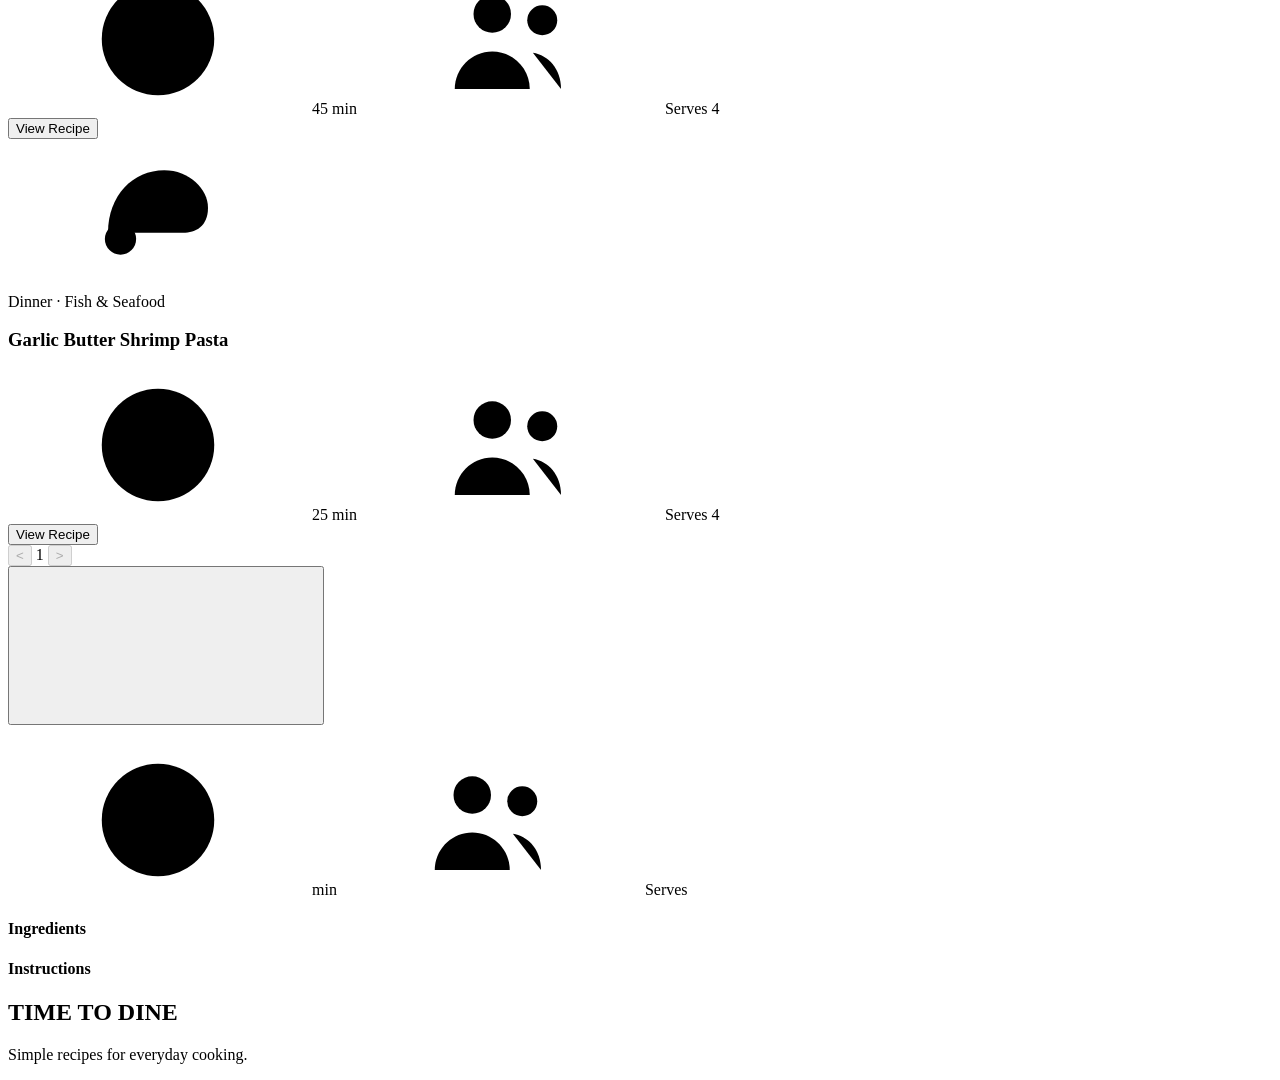
==== commit b93a68ef: "Update index.html" ====
--- a/index.html
+++ b/index.html
@@ -5,7 +5,7 @@
     <meta charset="UTF-8">
     <meta name="viewport" content="width=device-width, initial-scale=1.0">
     <title>Time to Dine</title>
-    <link rel="stylesheet" href="style.css">
+    <link rel="stylesheet" href="styles.css">
 
     <!-- Fonts -->
     <link rel="preconnect" href="https://fonts.googleapis.com">
